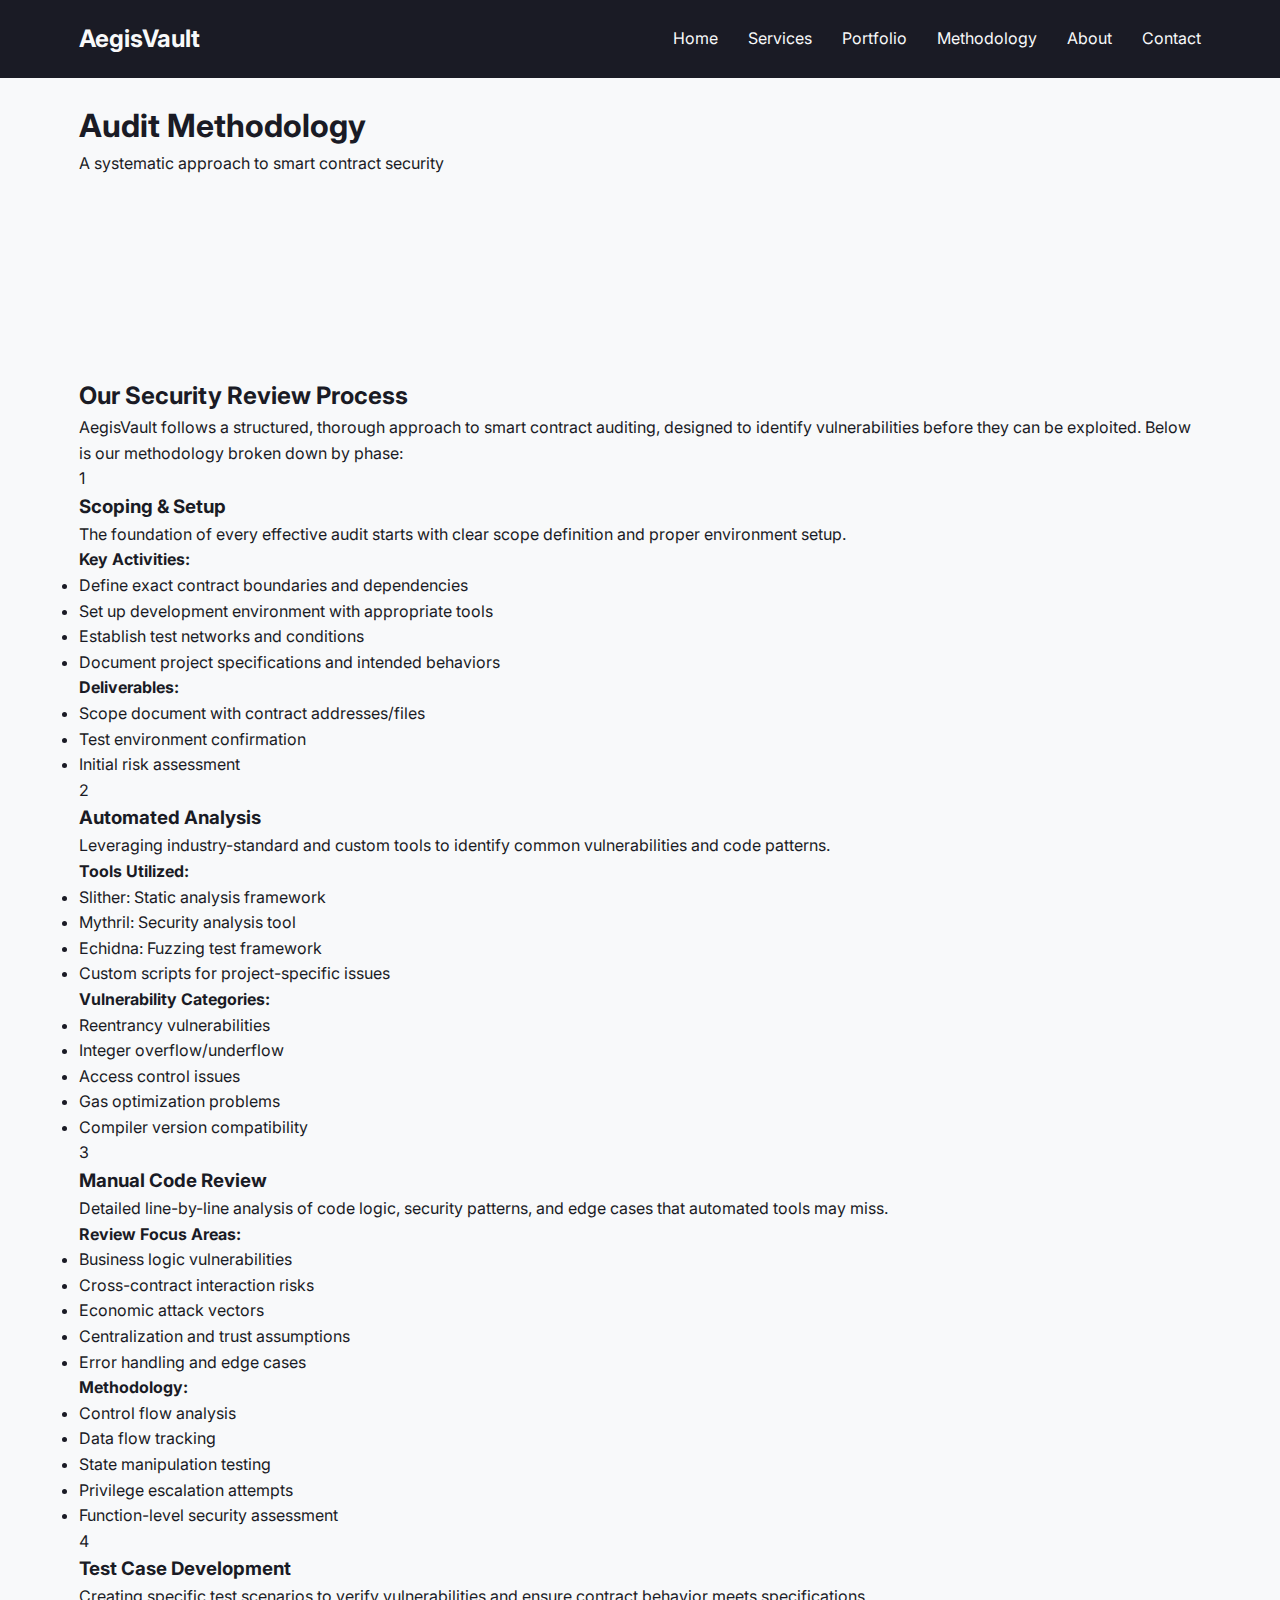
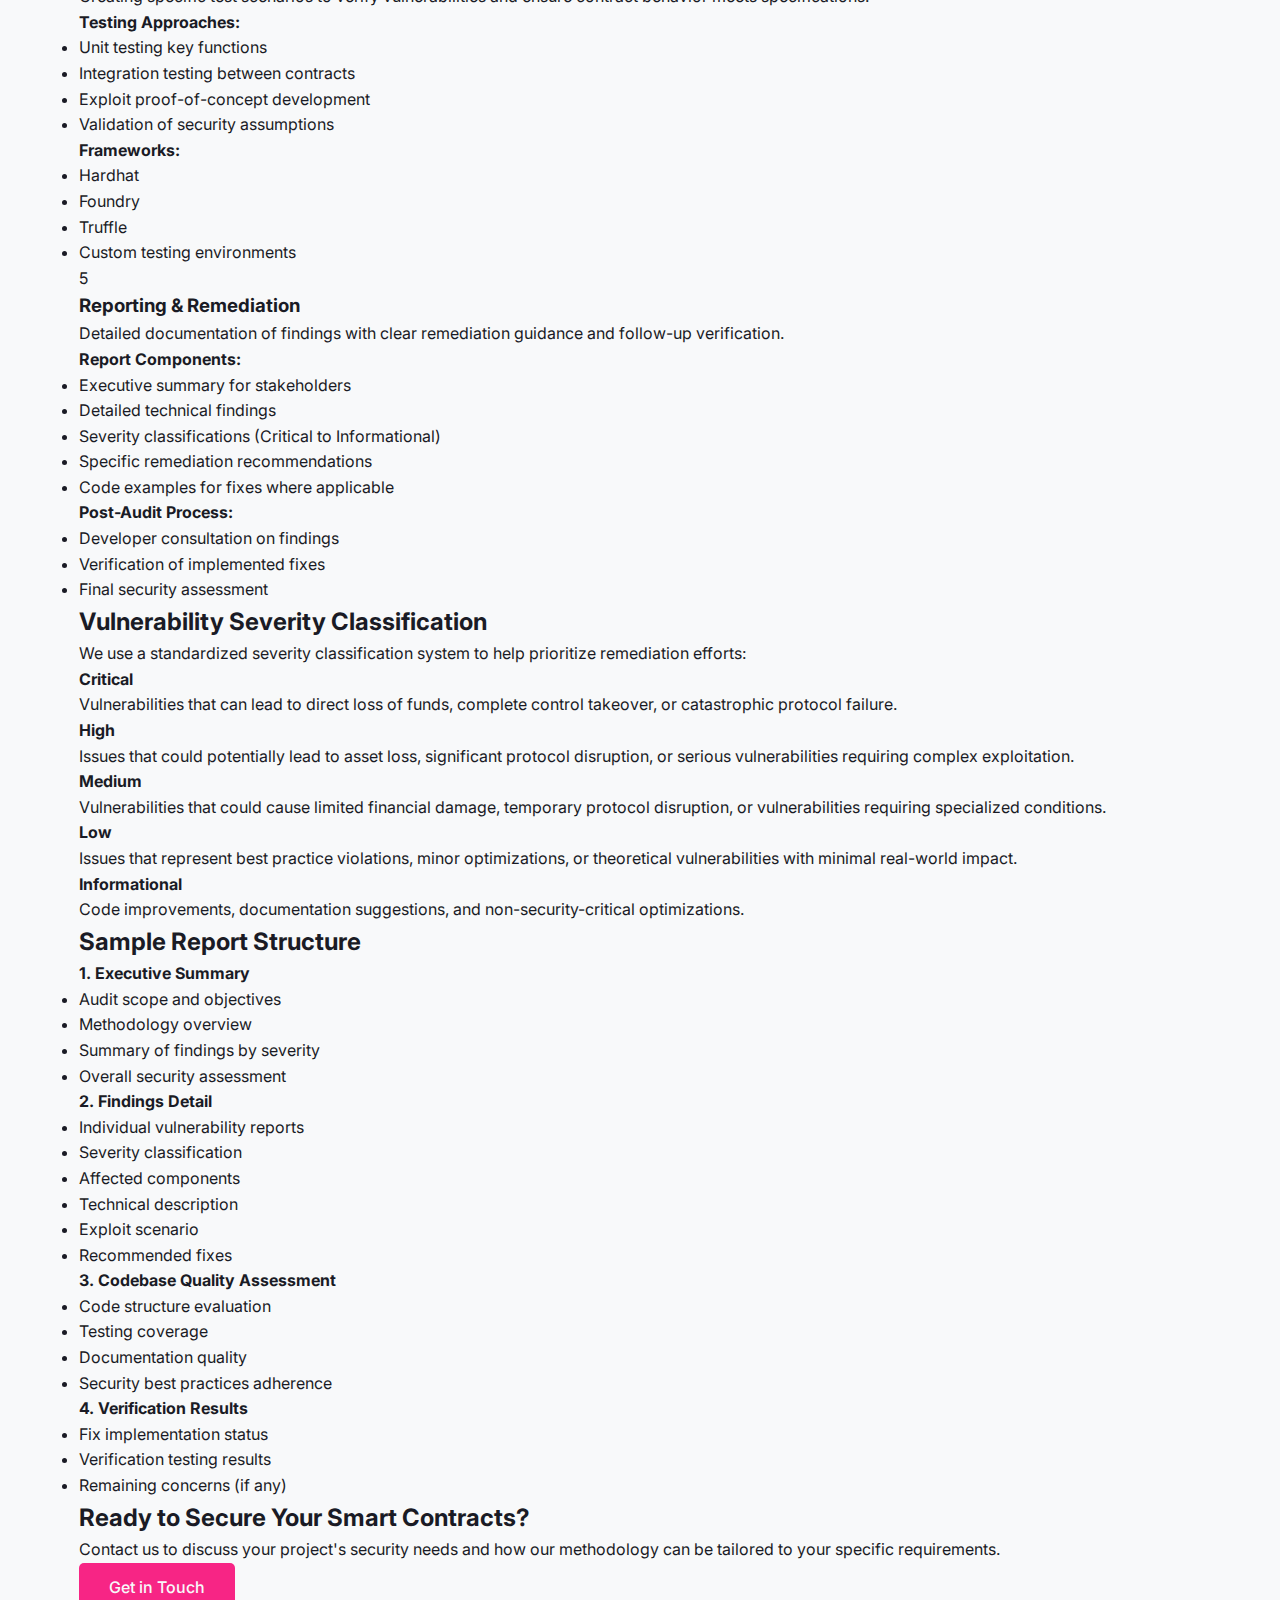
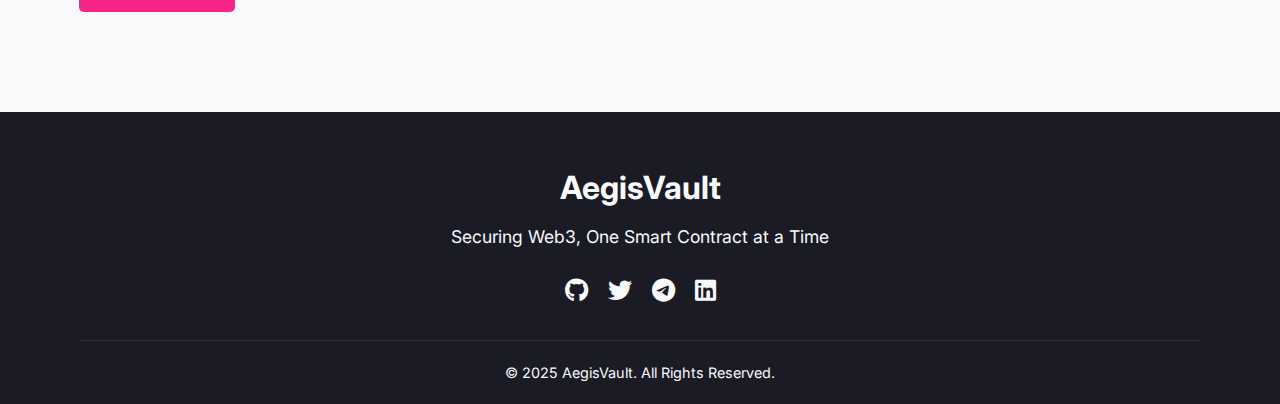
==== methodology.html @ f0264a1d "Create methodology.html" ====
<!DOCTYPE html>
<html lang="en">
<head>
    <meta charset="UTF-8">
    <meta name="viewport" content="width=device-width, initial-scale=1.0">
    <title>Audit Methodology - AegisVault</title>
    <link rel="stylesheet" href="styles.css">
    <link rel="stylesheet" href="https://cdnjs.cloudflare.com/ajax/libs/font-awesome/6.0.0-beta3/css/all.min.css">
</head>
<body>
    <!-- Navigation -->
    <nav>
        <div class="container">
            <div class="logo">AegisVault</div>
            <ul class="nav-links">
                <li><a href="index.html#home">Home</a></li>
                <li><a href="index.html#services">Services</a></li>
                <li><a href="index.html#portfolio">Portfolio</a></li>
                <li><a href="methodology.html" class="active">Methodology</a></li>
                <li><a href="index.html#about">About</a></li>
                <li><a href="index.html#contact">Contact</a></li>
            </ul>
            <div class="burger">
                <div class="line1"></div>
                <div class="line2"></div>
                <div class="line3"></div>
            </div>
        </div>
    </nav>

    <!-- Methodology Hero -->
    <section class="methodology-hero">
        <div class="container">
            <h1>Audit Methodology</h1>
            <p>A systematic approach to smart contract security</p>
        </div>
    </section>

    <!-- Methodology Content -->
    <section class="methodology-content">
        <div class="container">
            <div class="methodology-overview">
                <h2>Our Security Review Process</h2>
                <p>AegisVault follows a structured, thorough approach to smart contract auditing, designed to identify vulnerabilities before they can be exploited. Below is our methodology broken down by phase:</p>
            </div>

            <div class="methodology-phases">
                <!-- Phase 1 -->
                <div class="phase">
                    <div class="phase-number">1</div>
                    <div class="phase-content">
                        <h3>Scoping & Setup</h3>
                        <p>The foundation of every effective audit starts with clear scope definition and proper environment setup.</p>
                        <div class="phase-details">
                            <h4>Key Activities:</h4>
                            <ul>
                                <li>Define exact contract boundaries and dependencies</li>
                                <li>Set up development environment with appropriate tools</li>
                                <li>Establish test networks and conditions</li>
                                <li>Document project specifications and intended behaviors</li>
                            </ul>
                            <h4>Deliverables:</h4>
                            <ul>
                                <li>Scope document with contract addresses/files</li>
                                <li>Test environment confirmation</li>
                                <li>Initial risk assessment</li>
                            </ul>
                        </div>
                    </div>
                </div>

                <!-- Phase 2 -->
                <div class="phase">
                    <div class="phase-number">2</div>
                    <div class="phase-content">
                        <h3>Automated Analysis</h3>
                        <p>Leveraging industry-standard and custom tools to identify common vulnerabilities and code patterns.</p>
                        <div class="phase-details">
                            <h4>Tools Utilized:</h4>
                            <ul>
                                <li>Slither: Static analysis framework</li>
                                <li>Mythril: Security analysis tool</li>
                                <li>Echidna: Fuzzing test framework</li>
                                <li>Custom scripts for project-specific issues</li>
                            </ul>
                            <h4>Vulnerability Categories:</h4>
                            <ul>
                                <li>Reentrancy vulnerabilities</li>
                                <li>Integer overflow/underflow</li>
                                <li>Access control issues</li>
                                <li>Gas optimization problems</li>
                                <li>Compiler version compatibility</li>
                            </ul>
                        </div>
                    </div>
                </div>

                <!-- Phase 3 -->
                <div class="phase">
                    <div class="phase-number">3</div>
                    <div class="phase-content">
                        <h3>Manual Code Review</h3>
                        <p>Detailed line-by-line analysis of code logic, security patterns, and edge cases that automated tools may miss.</p>
                        <div class="phase-details">
                            <h4>Review Focus Areas:</h4>
                            <ul>
                                <li>Business logic vulnerabilities</li>
                                <li>Cross-contract interaction risks</li>
                                <li>Economic attack vectors</li>
                                <li>Centralization and trust assumptions</li>
                                <li>Error handling and edge cases</li>
                            </ul>
                            <h4>Methodology:</h4>
                            <ul>
                                <li>Control flow analysis</li>
                                <li>Data flow tracking</li>
                                <li>State manipulation testing</li>
                                <li>Privilege escalation attempts</li>
                                <li>Function-level security assessment</li>
                            </ul>
                        </div>
                    </div>
                </div>

                <!-- Phase 4 -->
                <div class="phase">
                    <div class="phase-number">4</div>
                    <div class="phase-content">
                        <h3>Test Case Development</h3>
                        <p>Creating specific test scenarios to verify vulnerabilities and ensure contract behavior meets specifications.</p>
                        <div class="phase-details">
                            <h4>Testing Approaches:</h4>
                            <ul>
                                <li>Unit testing key functions</li>
                                <li>Integration testing between contracts</li>
                                <li>Exploit proof-of-concept development</li>
                                <li>Validation of security assumptions</li>
                            </ul>
                            <h4>Frameworks:</h4>
                            <ul>
                                <li>Hardhat</li>
                                <li>Foundry</li>
                                <li>Truffle</li>
                                <li>Custom testing environments</li>
                            </ul>
                        </div>
                    </div>
                </div>

                <!-- Phase 5 -->
                <div class="phase">
                    <div class="phase-number">5</div>
                    <div class="phase-content">
                        <h3>Reporting & Remediation</h3>
                        <p>Detailed documentation of findings with clear remediation guidance and follow-up verification.</p>
                        <div class="phase-details">
                            <h4>Report Components:</h4>
                            <ul>
                                <li>Executive summary for stakeholders</li>
                                <li>Detailed technical findings</li>
                                <li>Severity classifications (Critical to Informational)</li>
                                <li>Specific remediation recommendations</li>
                                <li>Code examples for fixes where applicable</li>
                            </ul>
                            <h4>Post-Audit Process:</h4>
                            <ul>
                                <li>Developer consultation on findings</li>
                                <li>Verification of implemented fixes</li>
                                <li>Final security assessment</li>
                            </ul>
                        </div>
                    </div>
                </div>
            </div>

            <div class="severity-section">
                <h2>Vulnerability Severity Classification</h2>
                <p>We use a standardized severity classification system to help prioritize remediation efforts:</p>
                
                <div class="severity-levels">
                    <div class="severity critical">
                        <h4>Critical</h4>
                        <p>Vulnerabilities that can lead to direct loss of funds, complete control takeover, or catastrophic protocol failure.</p>
                    </div>
                    
                    <div class="severity high">
                        <h4>High</h4>
                        <p>Issues that could potentially lead to asset loss, significant protocol disruption, or serious vulnerabilities requiring complex exploitation.</p>
                    </div>
                    
                    <div class="severity medium">
                        <h4>Medium</h4>
                        <p>Vulnerabilities that could cause limited financial damage, temporary protocol disruption, or vulnerabilities requiring specialized conditions.</p>
                    </div>
                    
                    <div class="severity low">
                        <h4>Low</h4>
                        <p>Issues that represent best practice violations, minor optimizations, or theoretical vulnerabilities with minimal real-world impact.</p>
                    </div>
                    
                    <div class="severity informational">
                        <h4>Informational</h4>
                        <p>Code improvements, documentation suggestions, and non-security-critical optimizations.</p>
                    </div>
                </div>
            </div>

            <div class="sample-section">
                <h2>Sample Report Structure</h2>
                <div class="sample-report">
                    <div class="report-section">
                        <h4>1. Executive Summary</h4>
                        <ul>
                            <li>Audit scope and objectives</li>
                            <li>Methodology overview</li>
                            <li>Summary of findings by severity</li>
                            <li>Overall security assessment</li>
                        </ul>
                    </div>
                    
                    <div class="report-section">
                        <h4>2. Findings Detail</h4>
                        <ul>
                            <li>Individual vulnerability reports</li>
                            <li>Severity classification</li>
                            <li>Affected components</li>
                            <li>Technical description</li>
                            <li>Exploit scenario</li>
                            <li>Recommended fixes</li>
                        </ul>
                    </div>
                    
                    <div class="report-section">
                        <h4>3. Codebase Quality Assessment</h4>
                        <ul>
                            <li>Code structure evaluation</li>
                            <li>Testing coverage</li>
                            <li>Documentation quality</li>
                            <li>Security best practices adherence</li>
                        </ul>
                    </div>
                    
                    <div class="report-section">
                        <h4>4. Verification Results</h4>
                        <ul>
                            <li>Fix implementation status</li>
                            <li>Verification testing results</li>
                            <li>Remaining concerns (if any)</li>
                        </ul>
                    </div>
                </div>
            </div>

            <div class="cta-section">
                <h2>Ready to Secure Your Smart Contracts?</h2>
                <p>Contact us to discuss your project's security needs and how our methodology can be tailored to your specific requirements.</p>
                <a href="index.html#contact" class="btn primary">Get in Touch</a>
            </div>
        </div>
    </section>

    <!-- Footer -->
    <footer>
        <div class="container">
            <div class="footer-content">
                <div class="footer-logo">AegisVault</div>
                <p class="tagline">Securing Web3, One Smart Contract at a Time</p>
                <div class="social-links">
                    <a href="https://github.com/Aegis-Vault"><i class="fab fa-github"></i></a>
                    <a href="#"><i class="fab fa-twitter"></i></a>
                    <a href="#"><i class="fab fa-telegram"></i></a>
                    <a href="#"><i class="fab fa-linkedin"></i></a>
                </div>
            </div>
            <div class="copyright">
                &copy; 2025 AegisVault. All Rights Reserved.
            </div>
        </div>
    </footer>

    <script src="script.js"></script>
</body>
</html>
---- styles.css ----
/* styles.css */
@import url('https://fonts.googleapis.com/css2?family=Inter:wght@300;400;500;600;700&display=swap');

:root {
    --primary-color: #4361ee;
    --secondary-color: #3a0ca3;
    --accent-color: #f72585;
    --dark-color: #1a1b25;
    --light-color: #f8f9fa;
    --gray-color: #6c757d;
    --success-color: #2ecc71;
    --warning-color: #f39c12;
    --danger-color: #e74c3c;
}

* {
    margin: 0;
    padding: 0;
    box-sizing: border-box;
}

html {
    scroll-behavior: smooth;
}

body {
    font-family: 'Inter', sans-serif;
    line-height: 1.6;
    color: var(--dark-color);
    background-color: var(--light-color);
}

.container {
    width: 90%;
    max-width: 1200px;
    margin: 0 auto;
    padding: 0 15px;
}

/* Navigation */
nav {
    background-color: var(--dark-color);
    padding: 20px 0;
    position: fixed;
    width: 100%;
    top: 0;
    z-index: 1000;
}

nav .container {
    display: flex;
    justify-content: space-between;
    align-items: center;
}

.logo {
    color: var(--light-color);
    font-size: 1.5rem;
    font-weight: 700;
}

.nav-links {
    display: flex;
    list-style: none;
}

.nav-links li {
    margin-left: 30px;
}

.nav-links a {
    color: var(--light-color);
    text-decoration: none;
    transition: color 0.3s;
}

.nav-links a:hover {
    color: var(--accent-color);
}

.burger {
    display: none;
    cursor: pointer;
}

.burger div {
    width: 25px;
    height: 3px;
    background-color: var(--light-color);
    margin: 5px;
    transition: all 0.3s ease;
}

/* Hero Section */
.hero {
    height: 100vh;
    display: flex;
    align-items: center;
    background: linear-gradient(135deg, var(--dark-color) 0%, var(--secondary-color) 100%);
    color: var(--light-color);
    padding-top: 80px;
}

.hero h1 {
    font-size: 3.5rem;
    margin-bottom: 20px;
    font-weight: 700;
}

.hero h2 {
    font-size: 2rem;
    margin-bottom: 30px;
    font-weight: 400;
}

.hero p {
    font-size: 1.2rem;
    margin-bottom: 40px;
}

.cta-buttons {
    display: flex;
    gap: 20px;
}

.btn {
    display: inline-block;
    padding: 12px 30px;
    border-radius: 5px;
    font-weight: 500;
    text-decoration: none;
    transition: all 0.3s ease;
    text-align: center;
}

.btn.primary {
    background-color: var(--accent-color);
    color: var(--light-color);
}

.btn.primary:hover {
    background-color: #d81b60;
}

.btn.secondary {
    background-color: transparent;
    color: var(--light-color);
    border: 2px solid var(--light-color);
}

.btn.secondary:hover {
    background-color: rgba(255, 255, 255, 0.1);
}

/* Section Styles */
section {
    padding: 100px 0;
}

.section-title {
    text-align: center;
    font-size: 2.5rem;
    margin-bottom: 50px;
    position: relative;
    padding-bottom: 15px;
}

.section-title::after {
    content: '';
    position: absolute;
    left: 50%;
    bottom: 0;
    transform: translateX(-50%);
    width: 100px;
    height: 4px;
    background-color: var(--accent-color);
}

/* Services Section */
.services {
    background-color: var(--light-color);
}

.services-grid {
    display: grid;
    grid-template-columns: repeat(auto-fit, minmax(250px, 1fr));
    gap: 30px;
}

.service-card {
    background-color: white;
    padding: 30px;
    border-radius: 10px;
    box-shadow: 0 5px 15px rgba(0, 0, 0, 0.1);
    transition: transform 0.3s ease, box-shadow 0.3s ease;
    text-align: center;
}

.service-card:hover {
    transform: translateY(-10px);
    box-shadow: 0 15px 30px rgba(0, 0, 0, 0.15);
}

.service-icon {
    font-size: 3rem;
    color: var(--primary-color);
    margin-bottom: 20px;
}

.service-card h3 {
    margin-bottom: 15px;
    font-size: 1.5rem;
}

.price {
    margin-top: 20px;
    font-weight: 600;
    color: var(--accent-color);
}

/* Portfolio Section */
.portfolio {
    background-color: #f8f9fa;
}

.case-study {
    background-color: white;
    padding: 40px;
    border-radius: 10px;
    box-shadow: 0 5px 15px rgba(0, 0, 0, 0.1);
    margin-bottom: 40px;
}

.case-study h3 {
    font-size: 1.8rem;
    margin-bottom: 15px;
}

.tags {
    display: flex;
    flex-wrap: wrap;
    margin-bottom: 20px;
}

.tag {
    background-color: var(--primary-color);
    color: white;
    padding: 5px 15px;
    border-radius: 20px;
    font-size: 0.8rem;
    margin-right: 10px;
    margin-bottom: 10px;
}

.case-description {
    font-size: 1.1rem;
    margin-bottom: 30px;
}

.findings, .methodology {
    margin-bottom: 30px;
}

.findings h4, .methodology h4 {
    margin-bottom: 15px;
    font-size: 1.3rem;
    color: var(--secondary-color);
}

.findings ul, .methodology ul {
    padding-left: 20px;
}

.findings li, .methodology li {
    margin-bottom: 10px;
}

/* About Section */
.about {
    background-color: var(--light-color);
}

.about-content {
    display: grid;
    grid-template-columns: 1fr 2fr;
    gap: 50px;
    align-items: center;
}

.about-image img {
    width: 100%;
    border-radius: 10px;
}

.about-text p {
    margin-bottom: 20px;
    font-size: 1.1rem;
}

.about-text h3 {
    margin: 30px 0 15px;
    font-size: 1.5rem;
}

.skills-list {
    list-style: none;
}

.skills-list li {
    margin-bottom: 10px;
    display: flex;
    align-items: center;
}

.skills-list span {
    font-weight: 600;
    margin-right: 10px;
    color: var(--secondary-color);
}

/* Contact Section */
.contact {
    background-color: #f8f9fa;
}

.contact-intro {
    text-align: center;
    max-width: 700px;
    margin: 0 auto 50px;
    font-size: 1.1rem;
}

.contact-grid {
    display: grid;
    grid-template-columns: 1fr 2fr;
    gap: 50px;
}

.contact-info {
    background-color: var(--primary-color);
    padding: 40px;
    border-radius: 10px;
    color: white;
}

.contact-item {
    display: flex;
    align-items: center;
    margin-bottom: 30px;
}

.contact-item i {
    font-size: 1.5rem;
    margin-right: 15px;
}

.contact-form {
    background-color: white;
    padding: 40px;
    border-radius: 10px;
    box-shadow: 0 5px 15px rgba(0, 0, 0, 0.1);
}

.form-group {
    margin-bottom: 20px;
}

.form-group label {
    display: block;
    margin-bottom: 5px;
    font-weight: 500;
}

.form-group input,
.form-group textarea {
    width: 100%;
    padding: 10px 15px;
    border: 1px solid #ddd;
    border-radius: 5px;
    font-family: inherit;
    font-size: 1rem;
}

.form-group textarea {
    resize: vertical;
}

/* Footer */
footer {
    background-color: var(--dark-color);
    color: var(--light-color);
    padding: 50px 0 20px;
}

.footer-content {
    text-align: center;
    margin-bottom: 30px;
}

.footer-logo {
    font-size: 2rem;
    font-weight: 700;
    margin-bottom: 10px;
}

.tagline {
    font-size: 1.1rem;
    margin-bottom: 20px;
}

.social-links {
    display: flex;
    justify-content: center;
    gap: 20px;
    margin-bottom: 30px;
}

.social-links a {
    color: var(--light-color);
    font-size: 1.5rem;
    transition: color 0.3s;
}

.social-links a:hover {
    color: var(--accent-color);
}

.copyright {
    text-align: center;
    padding-top: 20px;
    border-top: 1px solid rgba(255, 255, 255, 0.1);
    font-size: 0.9rem;
}

/* Responsive Design */
@media screen and (max-width: 768px) {
    .nav-links {
        position: absolute;
        right: 0;
        height: calc(100vh - 70px);
        top: 70px;
        background-color: var(--dark-color);
        display: flex;
        flex-direction: column;
        align-items: center;
        width: 50%;
        transform: translateX(100%);
        transition: transform 0.5s ease-in;
        padding: 40px 0;
    }
    
    .nav-links li {
        margin: 20px 0;
    }
    
    .burger {
        display: block;
    }
    
    .nav-active {
        transform: translateX(0%);
    }
    
    .hero h1 {
        font-size: 2.5rem;
    }
    
    .hero h2 {
        font-size: 1.5rem;
    }
    
    .cta-buttons {
        flex-direction: column;
        gap: 10px;
    }
    
    .about-content {
        grid-template-columns: 1fr;
    }
    
    .contact-grid {
        grid-template-columns: 1fr;
    }
}

@media screen and (max-width: 480px) {
    .hero h1 {
        font-size: 2rem;
    }
    
    .hero h2 {
        font-size: 1.2rem;
    }
    
    .section-title {
        font-size: 2rem;
    }
}
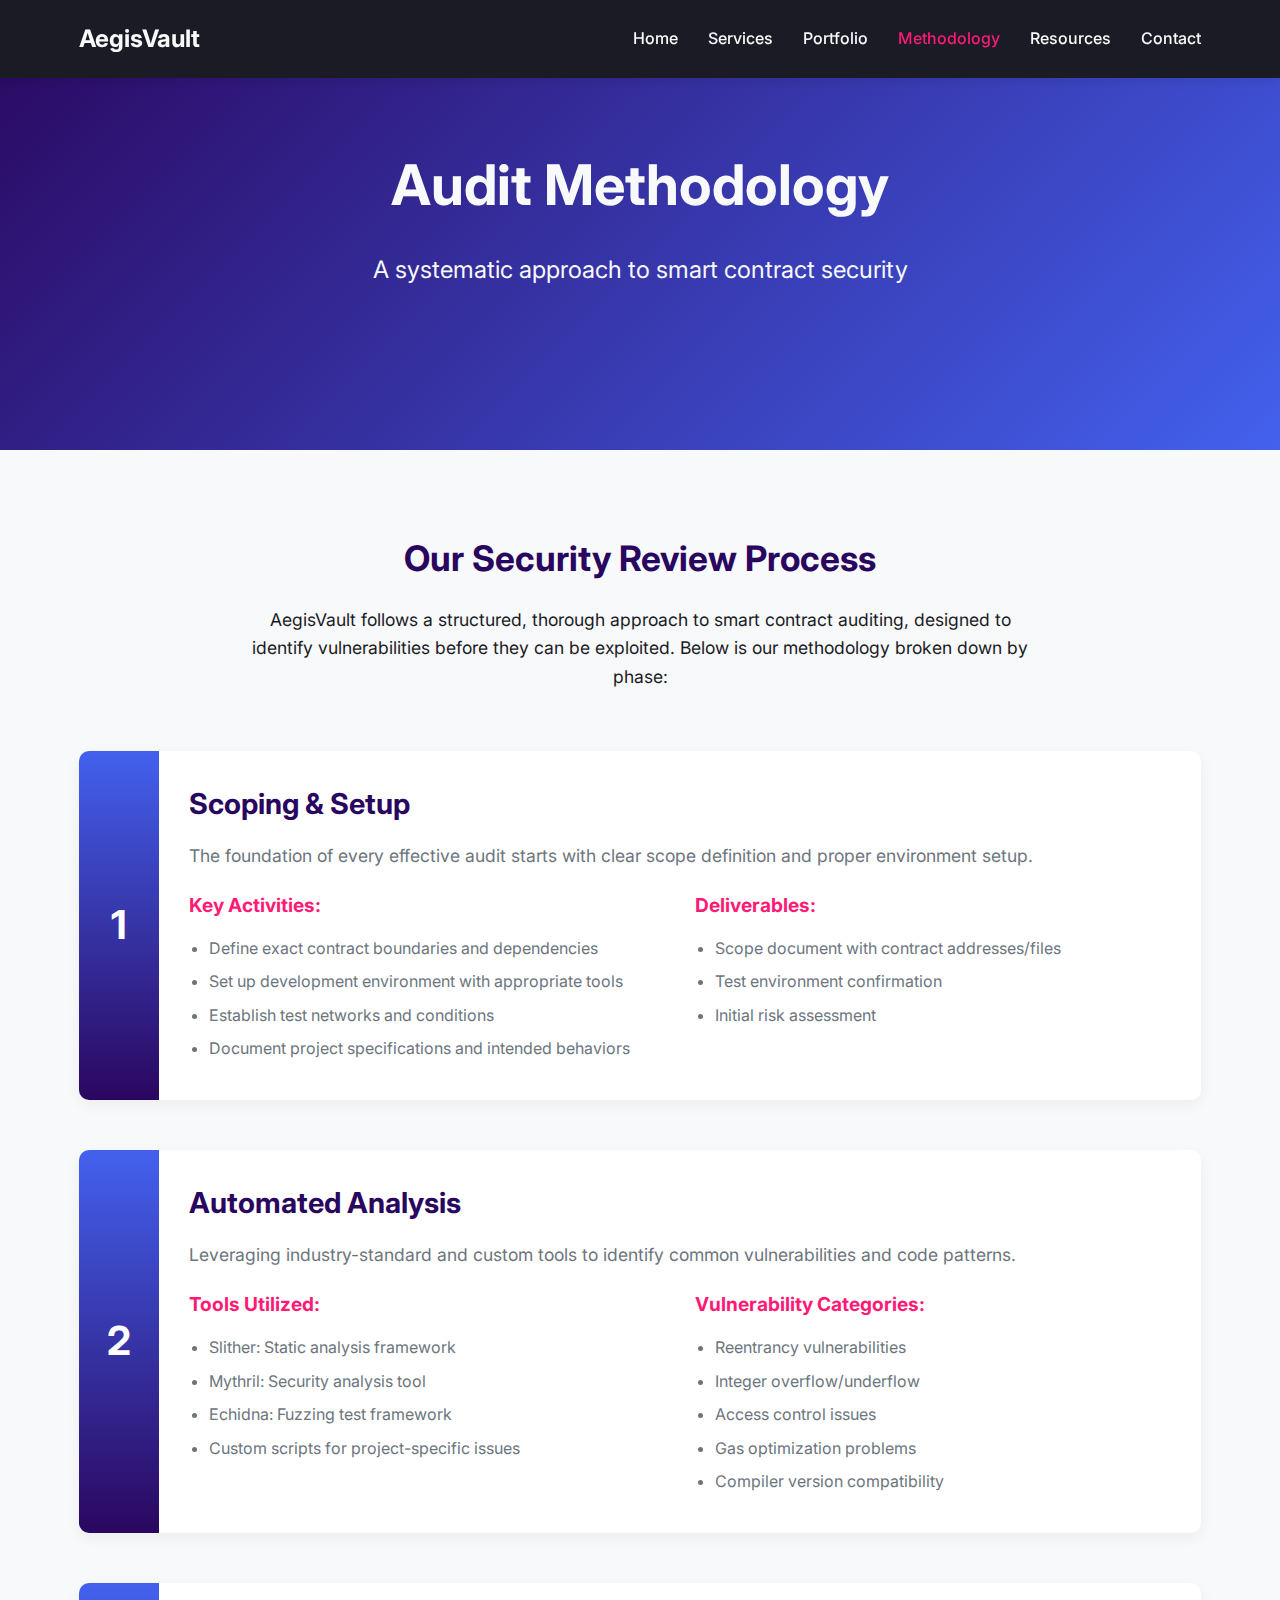
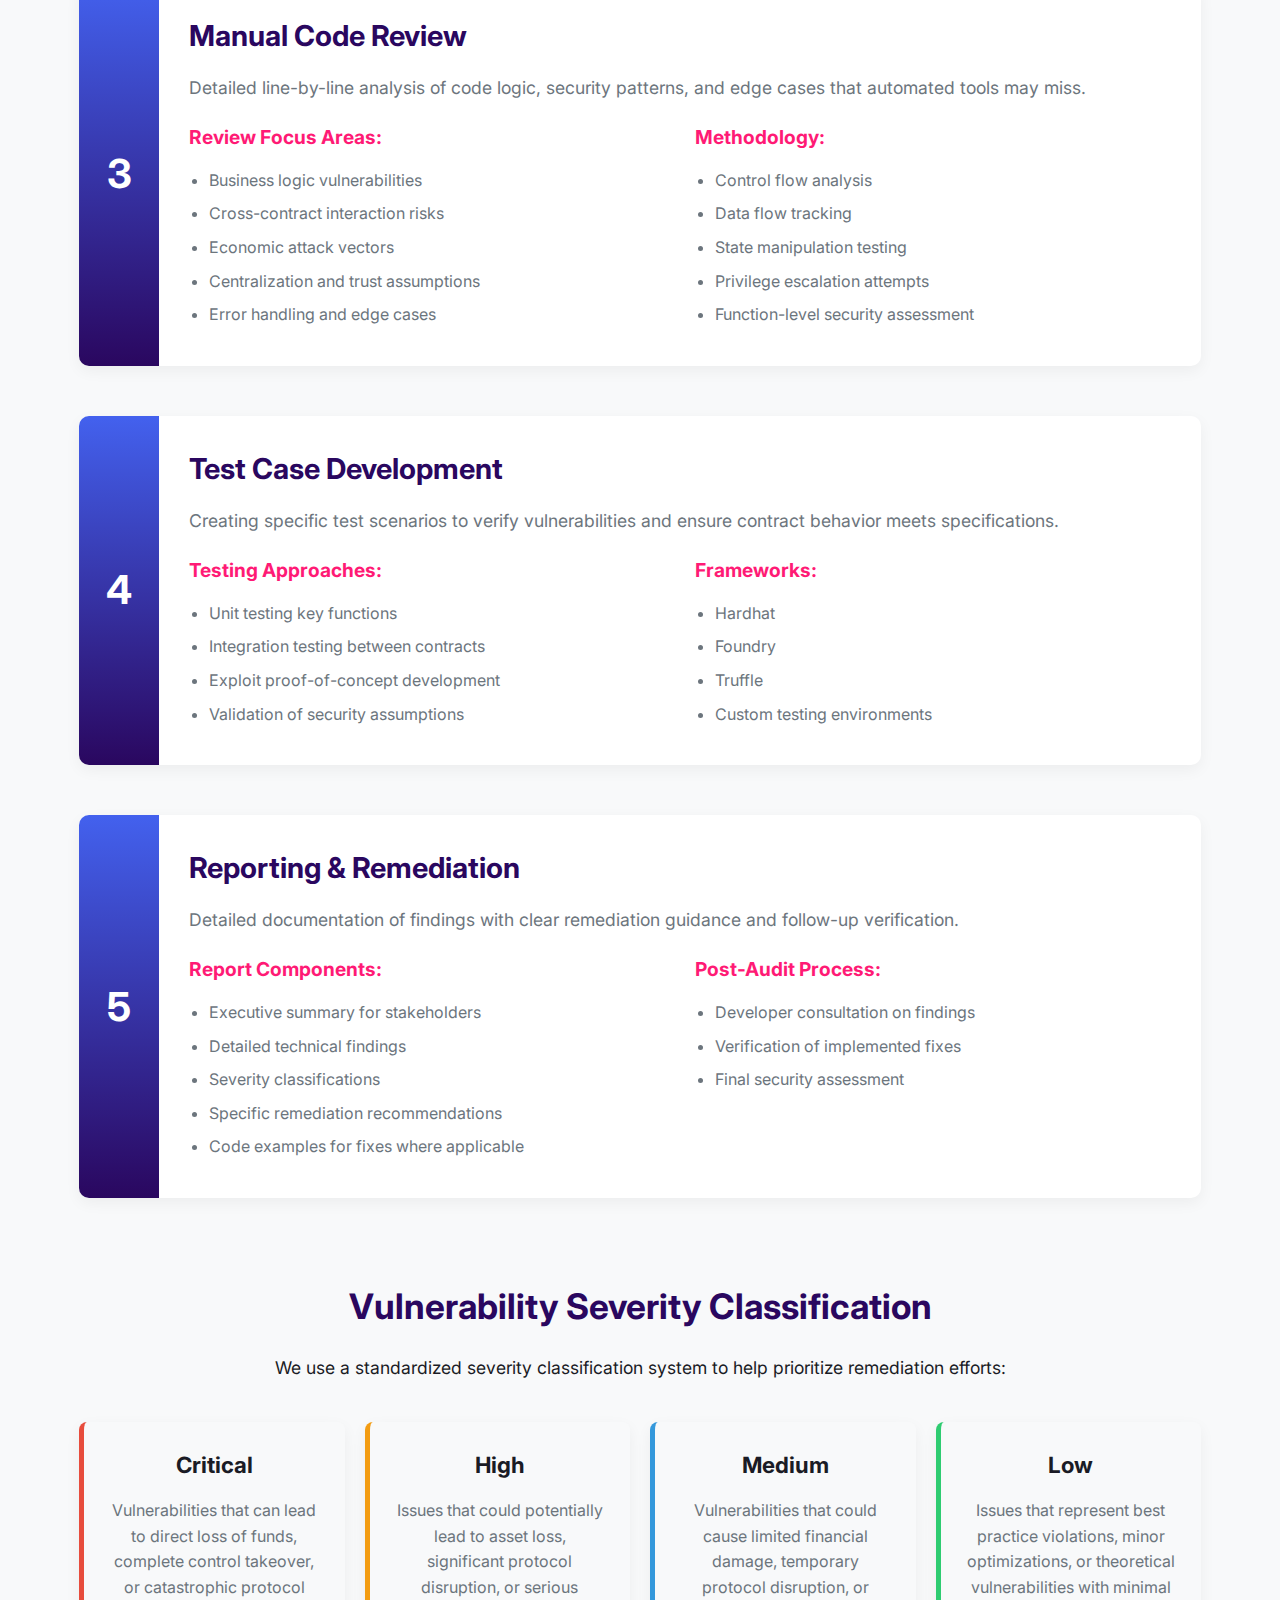
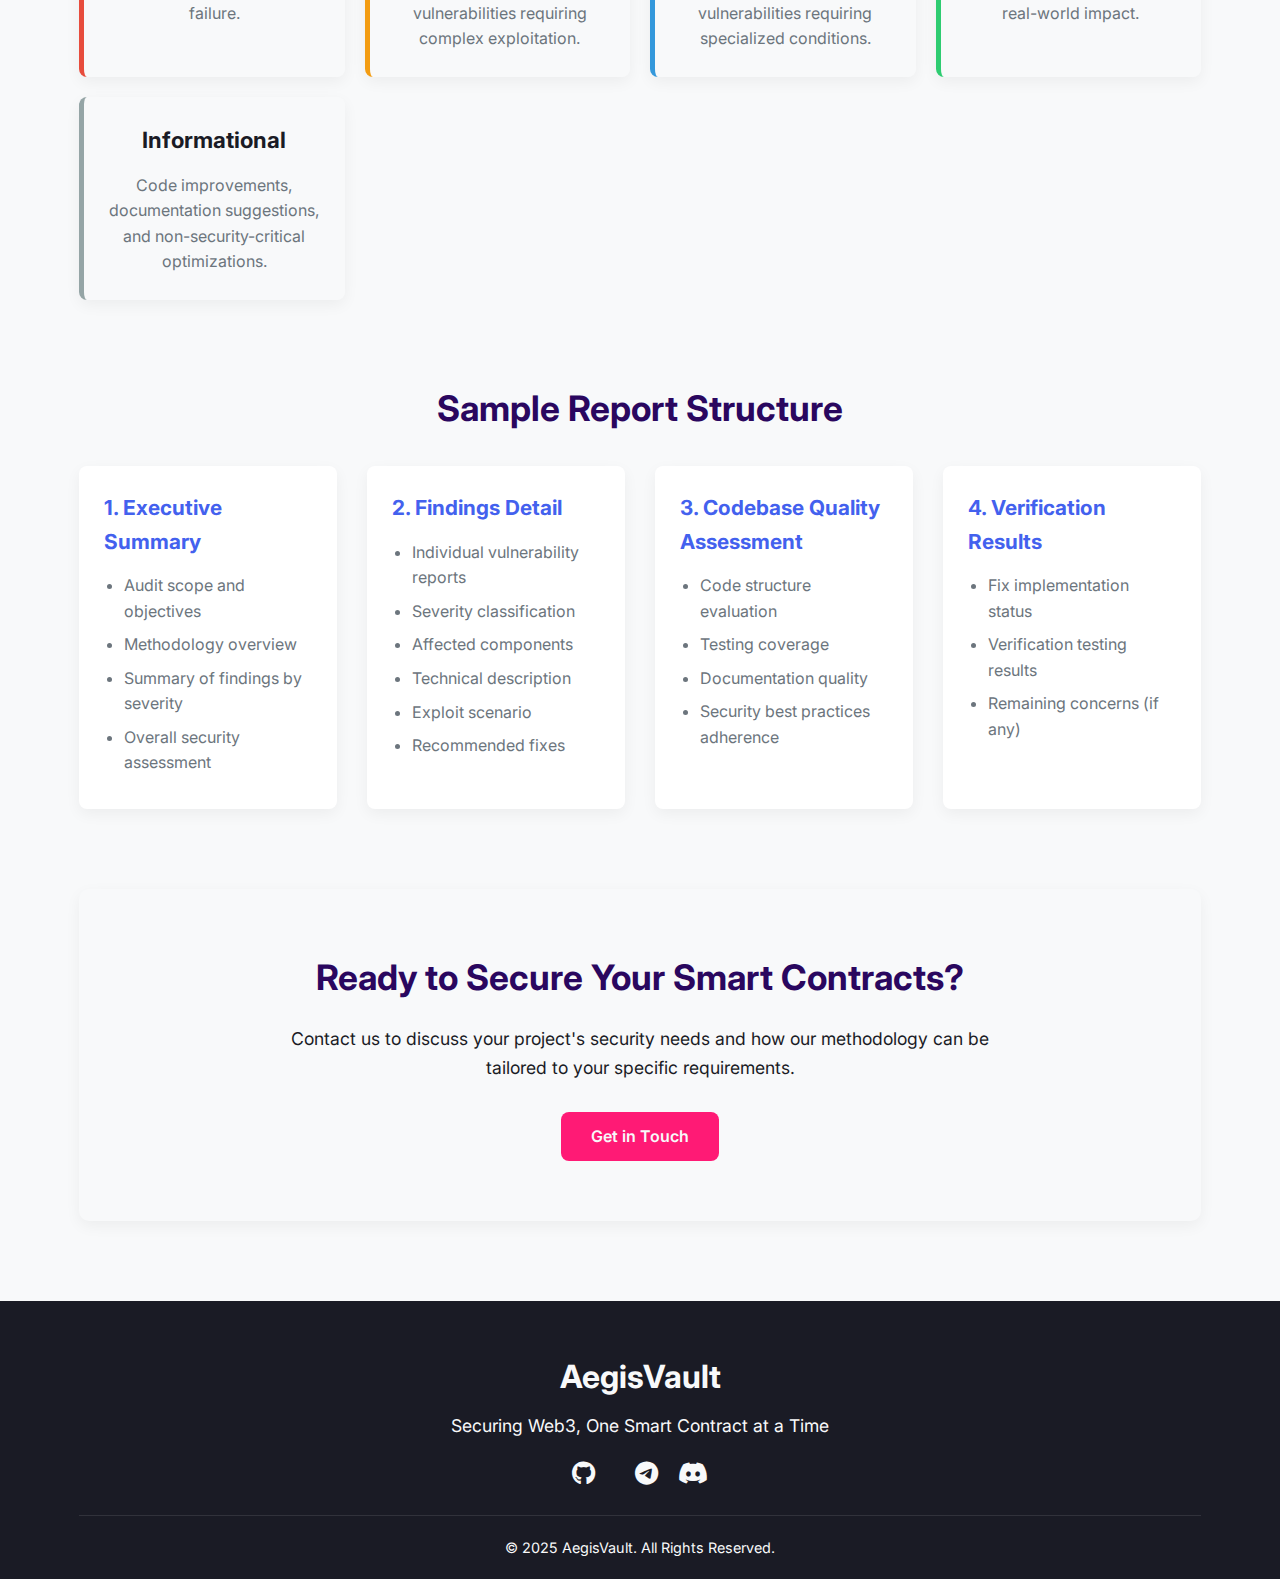
==== commit 0e1da808: "Fix all" ====
--- a/methodology.html
+++ b/methodology.html
@@ -1,11 +1,4 @@
-<!DOCTYPE html>
-<html lang="en">
-<head>
-    <meta charset="UTF-8">
-    <meta name="viewport" content="width=device-width, initial-scale=1.0">
-    <title>Audit Methodology - AegisVault</title>
-    <link rel="stylesheet" href="styles.css">
-    <link rel="stylesheet" href="https://cdnjs.cloudflare.com/ajax/libs/font-awesome/6.0.0-beta3/css/all.min.css">
+</style>
 </head>
 <body>
     <!-- Navigation -->
@@ -17,7 +10,7 @@
                 <li><a href="index.html#services">Services</a></li>
                 <li><a href="index.html#portfolio">Portfolio</a></li>
                 <li><a href="methodology.html" class="active">Methodology</a></li>
-                <li><a href="index.html#about">About</a></li>
+                <li><a href="index.html#resources">Resources</a></li>
                 <li><a href="index.html#contact">Contact</a></li>
             </ul>
             <div class="burger">
@@ -52,19 +45,23 @@
                         <h3>Scoping & Setup</h3>
                         <p>The foundation of every effective audit starts with clear scope definition and proper environment setup.</p>
                         <div class="phase-details">
-                            <h4>Key Activities:</h4>
-                            <ul>
-                                <li>Define exact contract boundaries and dependencies</li>
-                                <li>Set up development environment with appropriate tools</li>
-                                <li>Establish test networks and conditions</li>
-                                <li>Document project specifications and intended behaviors</li>
-                            </ul>
-                            <h4>Deliverables:</h4>
-                            <ul>
-                                <li>Scope document with contract addresses/files</li>
-                                <li>Test environment confirmation</li>
-                                <li>Initial risk assessment</li>
-                            </ul>
+                            <div>
+                                <h4>Key Activities:</h4>
+                                <ul>
+                                    <li>Define exact contract boundaries and dependencies</li>
+                                    <li>Set up development environment with appropriate tools</li>
+                                    <li>Establish test networks and conditions</li>
+                                    <li>Document project specifications and intended behaviors</li>
+                                </ul>
+                            </div>
+                            <div>
+                                <h4>Deliverables:</h4>
+                                <ul>
+                                    <li>Scope document with contract addresses/files</li>
+                                    <li>Test environment confirmation</li>
+                                    <li>Initial risk assessment</li>
+                                </ul>
+                            </div>
                         </div>
                     </div>
                 </div>
@@ -76,21 +73,25 @@
                         <h3>Automated Analysis</h3>
                         <p>Leveraging industry-standard and custom tools to identify common vulnerabilities and code patterns.</p>
                         <div class="phase-details">
-                            <h4>Tools Utilized:</h4>
-                            <ul>
-                                <li>Slither: Static analysis framework</li>
-                                <li>Mythril: Security analysis tool</li>
-                                <li>Echidna: Fuzzing test framework</li>
-                                <li>Custom scripts for project-specific issues</li>
-                            </ul>
-                            <h4>Vulnerability Categories:</h4>
-                            <ul>
-                                <li>Reentrancy vulnerabilities</li>
-                                <li>Integer overflow/underflow</li>
-                                <li>Access control issues</li>
-                                <li>Gas optimization problems</li>
-                                <li>Compiler version compatibility</li>
-                            </ul>
+                            <div>
+                                <h4>Tools Utilized:</h4>
+                                <ul>
+                                    <li>Slither: Static analysis framework</li>
+                                    <li>Mythril: Security analysis tool</li>
+                                    <li>Echidna: Fuzzing test framework</li>
+                                    <li>Custom scripts for project-specific issues</li>
+                                </ul>
+                            </div>
+                            <div>
+                                <h4>Vulnerability Categories:</h4>
+                                <ul>
+                                    <li>Reentrancy vulnerabilities</li>
+                                    <li>Integer overflow/underflow</li>
+                                    <li>Access control issues</li>
+                                    <li>Gas optimization problems</li>
+                                    <li>Compiler version compatibility</li>
+                                </ul>
+                            </div>
                         </div>
                     </div>
                 </div>
@@ -102,22 +103,26 @@
                         <h3>Manual Code Review</h3>
                         <p>Detailed line-by-line analysis of code logic, security patterns, and edge cases that automated tools may miss.</p>
                         <div class="phase-details">
-                            <h4>Review Focus Areas:</h4>
-                            <ul>
-                                <li>Business logic vulnerabilities</li>
-                                <li>Cross-contract interaction risks</li>
-                                <li>Economic attack vectors</li>
-                                <li>Centralization and trust assumptions</li>
-                                <li>Error handling and edge cases</li>
-                            </ul>
-                            <h4>Methodology:</h4>
-                            <ul>
-                                <li>Control flow analysis</li>
-                                <li>Data flow tracking</li>
-                                <li>State manipulation testing</li>
-                                <li>Privilege escalation attempts</li>
-                                <li>Function-level security assessment</li>
-                            </ul>
+                            <div>
+                                <h4>Review Focus Areas:</h4>
+                                <ul>
+                                    <li>Business logic vulnerabilities</li>
+                                    <li>Cross-contract interaction risks</li>
+                                    <li>Economic attack vectors</li>
+                                    <li>Centralization and trust assumptions</li>
+                                    <li>Error handling and edge cases</li>
+                                </ul>
+                            </div>
+                            <div>
+                                <h4>Methodology:</h4>
+                                <ul>
+                                    <li>Control flow analysis</li>
+                                    <li>Data flow tracking</li>
+                                    <li>State manipulation testing</li>
+                                    <li>Privilege escalation attempts</li>
+                                    <li>Function-level security assessment</li>
+                                </ul>
+                            </div>
                         </div>
                     </div>
                 </div>
@@ -129,20 +134,24 @@
                         <h3>Test Case Development</h3>
                         <p>Creating specific test scenarios to verify vulnerabilities and ensure contract behavior meets specifications.</p>
                         <div class="phase-details">
-                            <h4>Testing Approaches:</h4>
-                            <ul>
-                                <li>Unit testing key functions</li>
-                                <li>Integration testing between contracts</li>
-                                <li>Exploit proof-of-concept development</li>
-                                <li>Validation of security assumptions</li>
-                            </ul>
-                            <h4>Frameworks:</h4>
-                            <ul>
-                                <li>Hardhat</li>
-                                <li>Foundry</li>
-                                <li>Truffle</li>
-                                <li>Custom testing environments</li>
-                            </ul>
+                            <div>
+                                <h4>Testing Approaches:</h4>
+                                <ul>
+                                    <li>Unit testing key functions</li>
+                                    <li>Integration testing between contracts</li>
+                                    <li>Exploit proof-of-concept development</li>
+                                    <li>Validation of security assumptions</li>
+                                </ul>
+                            </div>
+                            <div>
+                                <h4>Frameworks:</h4>
+                                <ul>
+                                    <li>Hardhat</li>
+                                    <li>Foundry</li>
+                                    <li>Truffle</li>
+                                    <li>Custom testing environments</li>
+                                </ul>
+                            </div>
                         </div>
                     </div>
                 </div>
@@ -154,20 +163,24 @@
                         <h3>Reporting & Remediation</h3>
                         <p>Detailed documentation of findings with clear remediation guidance and follow-up verification.</p>
                         <div class="phase-details">
-                            <h4>Report Components:</h4>
-                            <ul>
-                                <li>Executive summary for stakeholders</li>
-                                <li>Detailed technical findings</li>
-                                <li>Severity classifications (Critical to Informational)</li>
-                                <li>Specific remediation recommendations</li>
-                                <li>Code examples for fixes where applicable</li>
-                            </ul>
-                            <h4>Post-Audit Process:</h4>
-                            <ul>
-                                <li>Developer consultation on findings</li>
-                                <li>Verification of implemented fixes</li>
-                                <li>Final security assessment</li>
-                            </ul>
+                            <div>
+                                <h4>Report Components:</h4>
+                                <ul>
+                                    <li>Executive summary for stakeholders</li>
+                                    <li>Detailed technical findings</li>
+                                    <li>Severity classifications</li>
+                                    <li>Specific remediation recommendations</li>
+                                    <li>Code examples for fixes where applicable</li>
+                                </ul>
+                            </div>
+                            <div>
+                                <h4>Post-Audit Process:</h4>
+                                <ul>
+                                    <li>Developer consultation on findings</li>
+                                    <li>Verification of implemented fixes</li>
+                                    <li>Final security assessment</li>
+                                </ul>
+                            </div>
                         </div>
                     </div>
                 </div>
@@ -266,10 +279,10 @@
                 <div class="footer-logo">AegisVault</div>
                 <p class="tagline">Securing Web3, One Smart Contract at a Time</p>
                 <div class="social-links">
-                    <a href="https://github.com/Aegis-Vault"><i class="fab fa-github"></i></a>
-                    <a href="#"><i class="fab fa-twitter"></i></a>
-                    <a href="#"><i class="fab fa-telegram"></i></a>
-                    <a href="#"><i class="fab fa-linkedin"></i></a>
+                    <a href="https://github.com/Aegis-Vault" target="_blank"><i class="fab fa-github"></i></a>
+                    <a href="https://x.com/AegisVault" target="_blank"><i class="fab fa-x-twitter"></i></a>
+                    <a href="https://t.me/AEGISVault" target="_blank"><i class="fab fa-telegram"></i></a>
+                    <a href="https://discord.gg/pZGe55FpEf" target="_blank"><i class="fab fa-discord"></i></a>
                 </div>
             </div>
             <div class="copyright">
@@ -280,4 +293,279 @@
 
     <script src="script.js"></script>
 </body>
-</html>
+</html><!DOCTYPE html>
+<html lang="en">
+<head>
+    <meta charset="UTF-8">
+    <meta name="viewport" content="width=device-width, initial-scale=1.0">
+    <title>Audit Methodology - AegisVault</title>
+    <link rel="stylesheet" href="styles.css">
+    <link rel="stylesheet" href="https://cdnjs.cloudflare.com/ajax/libs/font-awesome/6.0.0-beta3/css/all.min.css">
+    <style>
+        /* Methodology Page Specific Styles */
+        .methodology-hero {
+            height: 50vh;
+            display: flex;
+            align-items: center;
+            background: linear-gradient(135deg, var(--secondary-color) 0%, var(--primary-color) 100%);
+            color: var(--light-color);
+            padding-top: 80px;
+            text-align: center;
+        }
+
+        .methodology-hero h1 {
+            font-size: 3.5rem;
+            margin-bottom: 20px;
+            font-weight: 700;
+        }
+
+        .methodology-hero p {
+            font-size: 1.5rem;
+            max-width: 700px;
+            margin: 0 auto;
+        }
+
+        .methodology-content {
+            padding: 80px 0;
+        }
+
+        .methodology-overview {
+            text-align: center;
+            max-width: 800px;
+            margin: 0 auto 60px;
+        }
+
+        .methodology-overview h2 {
+            font-size: 2.2rem;
+            margin-bottom: 20px;
+            color: var(--secondary-color);
+        }
+
+        .methodology-overview p {
+            font-size: 1.1rem;
+        }
+
+        .methodology-phases {
+            margin-bottom: 80px;
+        }
+
+        .phase {
+            display: flex;
+            margin-bottom: 50px;
+            background-color: white;
+            border-radius: 10px;
+            box-shadow: 0 5px 15px rgba(0, 0, 0, 0.05);
+            overflow: hidden;
+            transition: transform 0.3s ease, box-shadow 0.3s ease;
+        }
+
+        .phase:hover {
+            transform: translateY(-5px);
+            box-shadow: 0 15px 30px rgba(0, 0, 0, 0.1);
+        }
+
+        .phase-number {
+            display: flex;
+            align-items: center;
+            justify-content: center;
+            font-size: 2.5rem;
+            font-weight: 700;
+            color: white;
+            background: linear-gradient(to bottom, var(--primary-color), var(--secondary-color));
+            padding: 20px;
+            min-width: 80px;
+        }
+
+        .phase-content {
+            padding: 30px;
+            width: 100%;
+        }
+
+        .phase-content h3 {
+            font-size: 1.8rem;
+            color: var(--secondary-color);
+            margin-bottom: 15px;
+        }
+
+        .phase-content > p {
+            font-size: 1.1rem;
+            margin-bottom: 20px;
+            color: var(--gray-color);
+        }
+
+        .phase-details {
+            display: grid;
+            grid-template-columns: 1fr 1fr;
+            gap: 30px;
+        }
+
+        .phase-details h4 {
+            font-size: 1.2rem;
+            margin-bottom: 15px;
+            color: var(--accent-color);
+        }
+
+        .phase-details ul {
+            padding-left: 20px;
+        }
+
+        .phase-details li {
+            margin-bottom: 8px;
+            color: var(--gray-color);
+        }
+
+        .severity-section {
+            text-align: center;
+            margin-bottom: 80px;
+        }
+
+        .severity-section h2 {
+            font-size: 2.2rem;
+            margin-bottom: 20px;
+            color: var(--secondary-color);
+        }
+
+        .severity-section > p {
+            font-size: 1.1rem;
+            max-width: 800px;
+            margin: 0 auto 40px;
+        }
+
+        .severity-levels {
+            display: grid;
+            grid-template-columns: repeat(auto-fit, minmax(250px, 1fr));
+            gap: 20px;
+        }
+
+        .severity {
+            padding: 25px;
+            border-radius: 8px;
+            box-shadow: 0 5px 15px rgba(0, 0, 0, 0.05);
+            transition: transform 0.3s ease;
+        }
+
+        .severity:hover {
+            transform: translateY(-5px);
+        }
+
+        .severity h4 {
+            font-size: 1.4rem;
+            margin-bottom: 15px;
+        }
+
+        .severity p {
+            font-size: 1rem;
+            color: var(--gray-color);
+        }
+
+        .severity.critical {
+            border-left: 5px solid #e74c3c;
+        }
+
+        .severity.high {
+            border-left: 5px solid #f39c12;
+        }
+
+        .severity.medium {
+            border-left: 5px solid #3498db;
+        }
+
+        .severity.low {
+            border-left: 5px solid #2ecc71;
+        }
+
+        .severity.informational {
+            border-left: 5px solid #95a5a6;
+        }
+
+        .sample-section {
+            margin-bottom: 80px;
+        }
+
+        .sample-section h2 {
+            font-size: 2.2rem;
+            margin-bottom: 30px;
+            color: var(--secondary-color);
+            text-align: center;
+        }
+
+        .sample-report {
+            display: grid;
+            grid-template-columns: repeat(auto-fit, minmax(250px, 1fr));
+            gap: 30px;
+        }
+
+        .report-section {
+            background-color: white;
+            padding: 25px;
+            border-radius: 8px;
+            box-shadow: 0 5px 15px rgba(0, 0, 0, 0.05);
+            transition: transform 0.3s ease;
+        }
+
+        .report-section:hover {
+            transform: translateY(-5px);
+        }
+
+        .report-section h4 {
+            font-size: 1.3rem;
+            margin-bottom: 15px;
+            color: var(--primary-color);
+        }
+
+        .report-section ul {
+            padding-left: 20px;
+        }
+
+        .report-section li {
+            margin-bottom: 8px;
+            color: var(--gray-color);
+        }
+
+        .cta-section {
+            text-align: center;
+            background-color: var(--light-color);
+            padding: 60px;
+            border-radius: 10px;
+            box-shadow: 0 5px 15px rgba(0, 0, 0, 0.05);
+        }
+
+        .cta-section h2 {
+            font-size: 2.2rem;
+            margin-bottom: 20px;
+            color: var(--secondary-color);
+        }
+
+        .cta-section p {
+            font-size: 1.1rem;
+            max-width: 700px;
+            margin: 0 auto 30px;
+        }
+
+        @media screen and (max-width: 768px) {
+            .methodology-hero h1 {
+                font-size: 2.5rem;
+            }
+            
+            .methodology-hero p {
+                font-size: 1.2rem;
+            }
+            
+            .phase {
+                flex-direction: column;
+            }
+            
+            .phase-number {
+                min-width: 100%;
+                padding: 10px;
+            }
+            
+            .phase-details {
+                grid-template-columns: 1fr;
+                gap: 20px;
+            }
+            
+            .sample-report {
+                grid-template-columns: 1fr;
+            }
+        }--- a/styles.css
+++ b/styles.css
@@ -2,15 +2,24 @@
 @import url('https://fonts.googleapis.com/css2?family=Inter:wght@300;400;500;600;700&display=swap');
 
 :root {
-    --primary-color: #4361ee;
-    --secondary-color: #3a0ca3;
-    --accent-color: #f72585;
+    --primary-color: #4361ee;  /* Vibrant blue */
+    --secondary-color: #2a075f; /* Rich purple */
+    --accent-color: #ff1a75;   /* Distinctive pink */
     --dark-color: #1a1b25;
     --light-color: #f8f9fa;
     --gray-color: #6c757d;
     --success-color: #2ecc71;
     --warning-color: #f39c12;
     --danger-color: #e74c3c;
+
+    --dark-gradient: linear-gradient(145deg, #0a081c 0%, #1a1b25 100%);
+    --neon-glow: 0 0 15px rgba(67, 97, 238, 0.3);
+
+    --font-light: 300;
+    --font-regular: 400;
+    --font-medium: 500;
+    --font-semibold: 600;
+    --font-bold: 700;
 }
 
 * {
@@ -45,6 +54,7 @@
     width: 100%;
     top: 0;
     z-index: 1000;
+    box-shadow: 0 2px 10px rgba(0, 0, 0, 0.1);
 }
 
 nav .container {
@@ -72,9 +82,11 @@
     color: var(--light-color);
     text-decoration: none;
     transition: color 0.3s;
-}
-
-.nav-links a:hover {
+    font-weight: 500;
+}
+
+.nav-links a:hover, 
+.nav-links a.active {
     color: var(--accent-color);
 }
 
@@ -126,11 +138,13 @@
 .btn {
     display: inline-block;
     padding: 12px 30px;
-    border-radius: 5px;
-    font-weight: 500;
+    border-radius: 8px;
+    font-weight: 600;
     text-decoration: none;
     transition: all 0.3s ease;
     text-align: center;
+    cursor: pointer;
+    border: none;
 }
 
 .btn.primary {
@@ -140,6 +154,8 @@
 
 .btn.primary:hover {
     background-color: #d81b60;
+    transform: translateY(-2px);
+    box-shadow: 0 5px 15px rgba(216, 27, 96, 0.3);
 }
 
 .btn.secondary {
@@ -150,6 +166,7 @@
 
 .btn.secondary:hover {
     background-color: rgba(255, 255, 255, 0.1);
+    transform: translateY(-2px);
 }
 
 /* Section Styles */
@@ -160,6 +177,506 @@
 .section-title {
     text-align: center;
     font-size: 2.5rem;
+    color: var(--primary-color);
+    margin-bottom: 20px;
+    text-align: center;
+}
+
+.service-card h3 {
+    margin-bottom: 15px;
+    font-size: 1.5rem;
+}
+
+.service-card p {
+    margin-bottom: 20px;
+    color: var(--gray-color);
+}
+
+.deliverables {
+    margin: 15px 0;
+    text-align: left;
+    background-color: rgba(0, 0, 0, 0.03);
+    padding: 15px;
+    border-radius: 5px;
+}
+
+.deliverables h4 {
+    margin-bottom: 10px;
+    font-size: 0.9rem;
+    color: var(--secondary-color);
+    font-weight: 600;
+}
+
+.deliverables ul {
+    list-style: none;
+    padding-left: 5px;
+}
+
+.deliverables li {
+    margin-bottom: 8px;
+    font-size: 0.85rem;
+    position: relative;
+    padding-left: 20px;
+}
+
+.deliverables li:before {
+    content: "✓";
+    position: absolute;
+    left: 0;
+    color: var(--primary-color);
+}
+
+.price {
+    margin-top: 20px;
+    font-weight: 600;
+    color: var(--accent-color);
+    font-size: 1.1rem;
+}
+
+/* Portfolio Section */
+.portfolio {
+    background-color: #f8f9fa;
+}
+
+.portfolio-intro {
+    text-align: center;
+    max-width: 800px;
+    margin: 0 auto 50px;
+    font-size: 1.1rem;
+    color: var(--gray-color);
+}
+
+.case-study {
+    background-color: white;
+    padding: 40px;
+    border-radius: 10px;
+    box-shadow: 0 5px 15px rgba(0, 0, 0, 0.1);
+    margin-bottom: 40px;
+    border-left: 5px solid var(--primary-color);
+    transition: transform 0.3s ease, box-shadow 0.3s ease;
+}
+
+.case-study:hover {
+    transform: translateY(-5px);
+    box-shadow: 0 15px 30px rgba(0, 0, 0, 0.12);
+}
+
+.case-study:nth-child(2) {
+    border-left-color: var(--accent-color);
+}
+
+.case-header {
+    background: linear-gradient(135deg, var(--primary-color) 0%, var(--secondary-color) 100%);
+    color: white;
+    padding: 25px;
+    border-top-left-radius: 10px;
+    border-top-right-radius: 10px;
+    margin: -40px -40px 0 -40px;
+}
+
+.case-content {
+    padding: 25px 0 0;
+}
+
+.tags {
+    display: flex;
+    flex-wrap: wrap;
+    margin-bottom: 20px;
+}
+
+.tag {
+    background-color: var(--primary-color);
+    color: white;
+    padding: 5px 15px;
+    border-radius: 20px;
+    font-size: 0.8rem;
+    margin-right: 10px;
+    margin-bottom: 10px;
+}
+
+.case-description {
+    font-size: 1.1rem;
+    margin-bottom: 30px;
+}
+
+.findings, .methodology {
+    margin-bottom: 30px;
+}
+
+.findings h4, .methodology h4 {
+    margin-bottom: 15px;
+    font-size: 1.3rem;
+    color: var(--secondary-color);
+}
+
+.findings ul, .methodology ul {
+    padding-left: 20px;
+}
+
+.findings li, .methodology li {
+    margin-bottom: 10px;
+}
+
+.finding {
+    background-color: rgba(0,0,0,0.03);
+    border-radius: 8px;
+    padding: 15px;
+    margin-bottom: 20px;
+}
+
+.finding.critical {
+    border-left: 4px solid var(--danger-color);
+}
+
+.finding.high {
+    border-left: 4px solid var(--warning-color);
+}
+
+.finding.medium {
+    border-left: 4px solid var(--primary-color);
+}
+
+.finding h5 {
+    margin-bottom: 10px;
+    font-size: 1.1rem;
+}
+
+.methodology ul {
+    display: grid;
+    grid-template-columns: repeat(auto-fit, minmax(200px, 1fr));
+    gap: 10px;
+}
+
+.result {
+    background-color: rgba(46, 204, 113, 0.1);
+    border-left: 4px solid #2ecc71;
+    padding: 15px;
+    border-radius: 0 8px 8px 0;
+    margin-top: 25px;
+}
+
+.portfolio-cta {
+    text-align: center;
+    background-color: white;
+    padding: 50px;
+    border-radius: 10px;
+    box-shadow: 0 5px 15px rgba(0, 0, 0, 0.08);
+    margin-top: 60px;
+}
+
+.portfolio-cta h3 {
+    font-size: 1.8rem;
+    margin-bottom: 15px;
+    color: var(--secondary-color);
+}
+
+.portfolio-cta p {
+    max-width: 600px;
+    margin: 0 auto 30px;
+    font-size: 1.1rem;
+}
+
+/* Resources Section */
+.resources {
+    background-color: var(--light-color);
+}
+
+.resources-intro {
+    text-align: center;
+    max-width: 800px;
+    margin: 0 auto 50px;
+    font-size: 1.1rem;
+}
+
+.resources-grid {
+    display: grid;
+    grid-template-columns: repeat(auto-fit, minmax(300px, 1fr));
+    gap: 30px;
+}
+
+.resource-card {
+    background-color: white;
+    padding: 40px 30px;
+    border-radius: 10px;
+    box-shadow: 0 5px 15px rgba(0, 0, 0, 0.05);
+    text-align: center;
+    transition: transform 0.3s ease, box-shadow 0.3s ease;
+}
+
+.resource-card:hover {
+    transform: translateY(-10px);
+    box-shadow: 0 15px 30px rgba(0, 0, 0, 0.1);
+}
+
+.resource-icon {
+    font-size: 3rem;
+    color: var(--primary-color);
+    margin-bottom: 25px;
+}
+
+.resource-card h3 {
+    font-size: 1.5rem;
+    margin-bottom: 15px;
+    color: var(--dark-color);
+}
+
+.resource-card p {
+    margin-bottom: 25px;
+    color: var(--gray-color);
+    min-height: 100px;
+}
+
+.soon-btn {
+    opacity: 0.7;
+    cursor: pointer;
+}
+
+/* Contact Section */
+.contact {
+    background-color: #f8f9fa;
+}
+
+.contact-intro {
+    text-align: center;
+    max-width: 700px;
+    margin: 0 auto 50px;
+    font-size: 1.1rem;
+}
+
+.contact-grid {
+    display: grid;
+    grid-template-columns: 1fr 2fr;
+    gap: 50px;
+}
+
+.contact-info {
+    background-color: var(--primary-color);
+    padding: 40px;
+    border-radius: 10px;
+    color: white;
+}
+
+.contact-item {
+    display: flex;
+    align-items: center;
+    margin-bottom: 30px;
+}
+
+.contact-item i {
+    font-size: 1.5rem;
+    margin-right: 15px;
+}
+
+.contact-form {
+    background-color: white;
+    padding: 40px;
+    border-radius: 10px;
+    box-shadow: 0 5px 15px rgba(0, 0, 0, 0.1);
+}
+
+.form-note {
+    margin-bottom: 20px;
+    color: var(--primary-color);
+    font-weight: 500;
+}
+
+.email-btn {
+    display: inline-flex;
+    align-items: center;
+    justify-content: center;
+    margin-bottom: 20px;
+    width: 100%;
+    padding: 15px;
+}
+
+.email-btn i {
+    margin-right: 10px;
+}
+
+.form-help {
+    font-size: 0.9rem;
+    text-align: center;
+    margin-top: 20px;
+}
+
+/* Footer */
+footer {
+    background-color: var(--dark-color);
+    color: var(--light-color);
+    padding: 50px 0 20px;
+}
+
+.footer-content {
+    text-align: center;
+    margin-bottom: 30px;
+}
+
+.footer-logo {
+    font-size: 2rem;
+    font-weight: 700;
+    margin-bottom: 10px;
+}
+
+.tagline {
+    font-size: 1.1rem;
+    margin-bottom: 20px;
+}
+
+.social-links {
+    display: flex;
+    justify-content: center;
+    gap: 20px;
+    margin-bottom: 30px;
+}
+
+.social-links a {
+    color: var(--light-color);
+    font-size: 1.5rem;
+    transition: color 0.3s;
+}
+
+.social-links a:hover {
+    color: var(--accent-color);
+}
+
+.copyright {
+    text-align: center;
+    padding-top: 20px;
+    border-top: 1px solid rgba(255, 255, 255, 0.1);
+    font-size: 0.9rem;
+}
+
+/* Animations */
+@keyframes fadeIn {
+    from {
+        opacity: 0;
+        transform: translateY(20px);
+    }
+    to {
+        opacity: 1;
+        transform: translateY(0);
+    }
+}
+
+@keyframes pulse {
+    0% {
+        transform: scale(1);
+    }
+    50% {
+        transform: scale(1.05);
+    }
+    100% {
+        transform: scale(1);
+    }
+}
+
+.pulse {
+    animation: pulse 2s infinite;
+}
+
+/* Responsive Design */
+@media screen and (max-width: 768px) {
+    .nav-links {
+        position: fixed;
+        right: -100%;
+        top: 70px;
+        height: calc(100vh - 70px);
+        background-color: var(--dark-color);
+        display: flex;
+        flex-direction: column;
+        align-items: center;
+        width: 100%;
+        transition: right 0.3s ease;
+        z-index: 999;
+    }
+    
+    .nav-links.active {
+        right: 0;
+    }
+    
+    .nav-links li {
+        margin: 15px 0;
+    }
+    
+    .burger {
+        display: block;
+    }
+    
+    .burger.toggle .line1 {
+        transform: rotate(-45deg) translate(-5px, 6px);
+    }
+    
+    .burger.toggle .line2 {
+        opacity: 0;
+    }
+    
+    .burger.toggle .line3 {
+        transform: rotate(45deg) translate(-5px, -6px);
+    }
+    
+    .hero h1 {
+        font-size: 2.5rem;
+    }
+    
+    .hero h2 {
+        font-size: 1.5rem;
+    }
+    
+    .cta-buttons {
+        flex-direction: column;
+        gap: 15px;
+    }
+    
+    .scan-container,
+    .contact-grid {
+        grid-template-columns: 1fr;
+        gap: 30px;
+    }
+    
+    .scan-form {
+        order: -1;
+    }
+    
+    .dashboard-grid {
+        grid-template-columns: repeat(2, 1fr);
+    }
+    
+    .services-grid,
+    .resources-grid {
+        grid-template-columns: 1fr;
+    }
+    
+    .methodology ul {
+        grid-template-columns: 1fr;
+    }
+}
+
+@media screen and (max-width: 480px) {
+    .dashboard-grid {
+        grid-template-columns: 1fr;
+    }
+    
+    .dashboard-number {
+        font-size: 2.5rem;
+    }
+    
+    .hero h1 {
+        font-size: 2rem;
+    }
+    
+    .section-title {
+        font-size: 2rem;
+    }
+    
+    .case-study {
+        padding: 30px;
+    }
+    
+    .case-header {
+        margin: -30px -30px 0 -30px;
+        padding: 20px;
+    }
+}5rem;
     margin-bottom: 50px;
     position: relative;
     padding-bottom: 15px;
@@ -176,6 +693,124 @@
     background-color: var(--accent-color);
 }
 
+/* Security Dashboard */
+.security-dashboard {
+    background-color: var(--dark-color);
+    padding: 60px 0;
+    margin-top: -20px;
+    position: relative;
+    z-index: 1;
+}
+
+.dashboard-grid {
+    display: grid;
+    grid-template-columns: repeat(auto-fit, minmax(200px, 1fr));
+    gap: 30px;
+    text-align: center;
+}
+
+.dashboard-card {
+    background-color: rgba(255, 255, 255, 0.05);
+    padding: 30px 20px;
+    border-radius: 10px;
+    transition: transform 0.3s ease, background-color 0.3s ease;
+}
+
+.dashboard-card:hover {
+    transform: translateY(-10px);
+    background-color: rgba(255, 255, 255, 0.1);
+}
+
+.dashboard-number {
+    font-size: 3rem;
+    font-weight: 700;
+    margin-bottom: 10px;
+    background: linear-gradient(135deg, var(--primary-color) 0%, var(--accent-color) 100%);
+    -webkit-background-clip: text;
+    background-clip: text;
+    -webkit-text-fill-color: transparent;
+    position: relative;
+    display: inline-block;
+}
+
+.dashboard-label {
+    color: var(--light-color);
+    font-size: 1.1rem;
+    font-weight: 500;
+}
+
+/* Free Scan Section */
+.free-scan {
+    background-color: var(--dark-color);
+    color: var(--light-color);
+    padding: 100px 0;
+}
+
+.scan-container {
+    display: grid;
+    grid-template-columns: 1fr 1fr;
+    gap: 50px;
+    align-items: center;
+}
+
+.scan-info h3 {
+    font-size: 2rem;
+    margin-bottom: 20px;
+}
+
+.scan-benefits {
+    list-style: none;
+    margin: 30px 0;
+}
+
+.scan-benefits li {
+    margin-bottom: 15px;
+    display: flex;
+    align-items: center;
+}
+
+.scan-benefits i {
+    color: var(--accent-color);
+    margin-right: 10px;
+}
+
+.scan-disclaimer {
+    font-size: 0.9rem;
+    opacity: 0.8;
+    margin-top: 20px;
+}
+
+.scan-form {
+    background-color: rgba(255, 255, 255, 0.05);
+    padding: 40px;
+    border-radius: 10px;
+}
+
+.scan-form input,
+.scan-form textarea,
+.scan-form select {
+    width: 100%;
+    padding: 12px 15px;
+    margin-bottom: 15px;
+    border-radius: 5px;
+    background-color: rgba(255, 255, 255, 0.1);
+    border: 1px solid rgba(255, 255, 255, 0.2);
+    color: var(--light-color);
+    font-family: inherit;
+}
+
+.scan-form input::placeholder,
+.scan-form textarea::placeholder {
+    color: rgba(255, 255, 255, 0.6);
+}
+
+.scan-form button {
+    width: 100%;
+    display: flex;
+    align-items: center;
+    justify-content: center;
+}
+
 /* Services Section */
 .services {
     background-color: var(--light-color);
@@ -183,7 +818,7 @@
 
 .services-grid {
     display: grid;
-    grid-template-columns: repeat(auto-fit, minmax(250px, 1fr));
+    grid-template-columns: repeat(auto-fit, minmax(280px, 1fr));
     gap: 30px;
 }
 
@@ -193,7 +828,18 @@
     border-radius: 10px;
     box-shadow: 0 5px 15px rgba(0, 0, 0, 0.1);
     transition: transform 0.3s ease, box-shadow 0.3s ease;
-    text-align: center;
+    position: relative;
+    overflow: hidden;
+}
+
+.service-card::before {
+    content: '';
+    position: absolute;
+    top: 0;
+    left: 0;
+    width: 5px;
+    height: 100%;
+    background: linear-gradient(to bottom, var(--primary-color), var(--accent-color));
 }
 
 .service-card:hover {
@@ -202,297 +848,4 @@
 }
 
 .service-icon {
-    font-size: 3rem;
-    color: var(--primary-color);
-    margin-bottom: 20px;
-}
-
-.service-card h3 {
-    margin-bottom: 15px;
-    font-size: 1.5rem;
-}
-
-.price {
-    margin-top: 20px;
-    font-weight: 600;
-    color: var(--accent-color);
-}
-
-/* Portfolio Section */
-.portfolio {
-    background-color: #f8f9fa;
-}
-
-.case-study {
-    background-color: white;
-    padding: 40px;
-    border-radius: 10px;
-    box-shadow: 0 5px 15px rgba(0, 0, 0, 0.1);
-    margin-bottom: 40px;
-}
-
-.case-study h3 {
-    font-size: 1.8rem;
-    margin-bottom: 15px;
-}
-
-.tags {
-    display: flex;
-    flex-wrap: wrap;
-    margin-bottom: 20px;
-}
-
-.tag {
-    background-color: var(--primary-color);
-    color: white;
-    padding: 5px 15px;
-    border-radius: 20px;
-    font-size: 0.8rem;
-    margin-right: 10px;
-    margin-bottom: 10px;
-}
-
-.case-description {
-    font-size: 1.1rem;
-    margin-bottom: 30px;
-}
-
-.findings, .methodology {
-    margin-bottom: 30px;
-}
-
-.findings h4, .methodology h4 {
-    margin-bottom: 15px;
-    font-size: 1.3rem;
-    color: var(--secondary-color);
-}
-
-.findings ul, .methodology ul {
-    padding-left: 20px;
-}
-
-.findings li, .methodology li {
-    margin-bottom: 10px;
-}
-
-/* About Section */
-.about {
-    background-color: var(--light-color);
-}
-
-.about-content {
-    display: grid;
-    grid-template-columns: 1fr 2fr;
-    gap: 50px;
-    align-items: center;
-}
-
-.about-image img {
-    width: 100%;
-    border-radius: 10px;
-}
-
-.about-text p {
-    margin-bottom: 20px;
-    font-size: 1.1rem;
-}
-
-.about-text h3 {
-    margin: 30px 0 15px;
-    font-size: 1.5rem;
-}
-
-.skills-list {
-    list-style: none;
-}
-
-.skills-list li {
-    margin-bottom: 10px;
-    display: flex;
-    align-items: center;
-}
-
-.skills-list span {
-    font-weight: 600;
-    margin-right: 10px;
-    color: var(--secondary-color);
-}
-
-/* Contact Section */
-.contact {
-    background-color: #f8f9fa;
-}
-
-.contact-intro {
-    text-align: center;
-    max-width: 700px;
-    margin: 0 auto 50px;
-    font-size: 1.1rem;
-}
-
-.contact-grid {
-    display: grid;
-    grid-template-columns: 1fr 2fr;
-    gap: 50px;
-}
-
-.contact-info {
-    background-color: var(--primary-color);
-    padding: 40px;
-    border-radius: 10px;
-    color: white;
-}
-
-.contact-item {
-    display: flex;
-    align-items: center;
-    margin-bottom: 30px;
-}
-
-.contact-item i {
-    font-size: 1.5rem;
-    margin-right: 15px;
-}
-
-.contact-form {
-    background-color: white;
-    padding: 40px;
-    border-radius: 10px;
-    box-shadow: 0 5px 15px rgba(0, 0, 0, 0.1);
-}
-
-.form-group {
-    margin-bottom: 20px;
-}
-
-.form-group label {
-    display: block;
-    margin-bottom: 5px;
-    font-weight: 500;
-}
-
-.form-group input,
-.form-group textarea {
-    width: 100%;
-    padding: 10px 15px;
-    border: 1px solid #ddd;
-    border-radius: 5px;
-    font-family: inherit;
-    font-size: 1rem;
-}
-
-.form-group textarea {
-    resize: vertical;
-}
-
-/* Footer */
-footer {
-    background-color: var(--dark-color);
-    color: var(--light-color);
-    padding: 50px 0 20px;
-}
-
-.footer-content {
-    text-align: center;
-    margin-bottom: 30px;
-}
-
-.footer-logo {
-    font-size: 2rem;
-    font-weight: 700;
-    margin-bottom: 10px;
-}
-
-.tagline {
-    font-size: 1.1rem;
-    margin-bottom: 20px;
-}
-
-.social-links {
-    display: flex;
-    justify-content: center;
-    gap: 20px;
-    margin-bottom: 30px;
-}
-
-.social-links a {
-    color: var(--light-color);
-    font-size: 1.5rem;
-    transition: color 0.3s;
-}
-
-.social-links a:hover {
-    color: var(--accent-color);
-}
-
-.copyright {
-    text-align: center;
-    padding-top: 20px;
-    border-top: 1px solid rgba(255, 255, 255, 0.1);
-    font-size: 0.9rem;
-}
-
-/* Responsive Design */
-@media screen and (max-width: 768px) {
-    .nav-links {
-        position: absolute;
-        right: 0;
-        height: calc(100vh - 70px);
-        top: 70px;
-        background-color: var(--dark-color);
-        display: flex;
-        flex-direction: column;
-        align-items: center;
-        width: 50%;
-        transform: translateX(100%);
-        transition: transform 0.5s ease-in;
-        padding: 40px 0;
-    }
-    
-    .nav-links li {
-        margin: 20px 0;
-    }
-    
-    .burger {
-        display: block;
-    }
-    
-    .nav-active {
-        transform: translateX(0%);
-    }
-    
-    .hero h1 {
-        font-size: 2.5rem;
-    }
-    
-    .hero h2 {
-        font-size: 1.5rem;
-    }
-    
-    .cta-buttons {
-        flex-direction: column;
-        gap: 10px;
-    }
-    
-    .about-content {
-        grid-template-columns: 1fr;
-    }
-    
-    .contact-grid {
-        grid-template-columns: 1fr;
-    }
-}
-
-@media screen and (max-width: 480px) {
-    .hero h1 {
-        font-size: 2rem;
-    }
-    
-    .hero h2 {
-        font-size: 1.2rem;
-    }
-    
-    .section-title {
-        font-size: 2rem;
-    }
-}
+    font-size: 2.